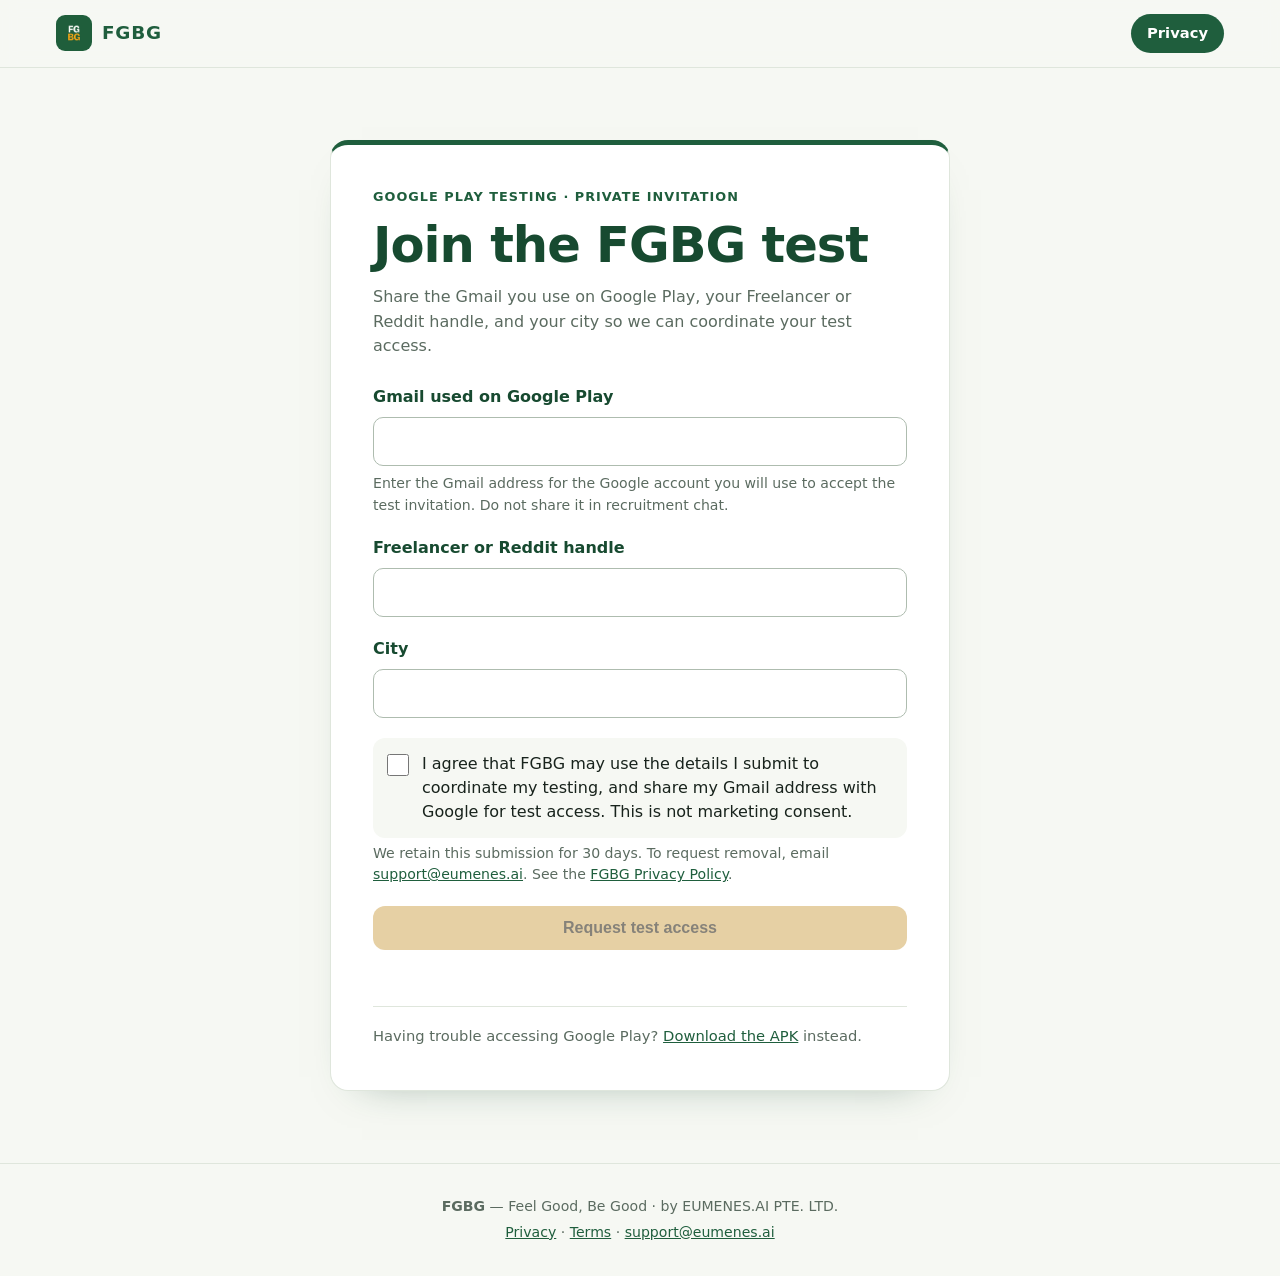
==== join/index.html @ 30d32c0c "Add internal Google Play tester join page" ====
<!doctype html>
<html lang="en">
<head>
<meta charset="utf-8">
<meta name="viewport" content="width=device-width, initial-scale=1">
<title>Join the FGBG test — FGBG</title>
<meta name="description" content="Request FGBG Google Play internal testing access.">
<meta name="theme-color" content="#1f5e3d">
<meta name="referrer" content="no-referrer">
<meta name="robots" content="noindex, nofollow">
<link rel="icon" type="image/png" href="/assets/favicon-64.png">
<link rel="stylesheet" href="/assets/site.css">
<link rel="stylesheet" href="/join/join.css">
<script src="/join/join.js" defer></script>
</head>
<body>
<header class="top">
  <a class="brand" href="/"><img src="/assets/fgbg-icon-192.png" alt="" width="36" height="36"><span>FGBG</span></a>
  <a class="pill" href="/privacy/">Privacy</a>
</header>
<main class="join-main">
  <section class="join-card" aria-labelledby="join-title">
    <p class="kicker">Google Play testing · private invitation</p>
    <h1 id="join-title">Join the FGBG test</h1>
    <p class="join-intro">Share the Gmail you use on Google Play, your Freelancer or Reddit handle, and your city so we can coordinate your test access.</p>
    <form id="join-form" method="post" action="https://api.fborder.eumenes.ai/v1/growth/testers" data-endpoint="https://api.fborder.eumenes.ai/v1/growth/testers" novalidate>
      <div class="field">
        <label for="gmail">Gmail used on Google Play</label>
        <input id="gmail" name="gmail" type="email" inputmode="email" autocomplete="email" autocapitalize="none" spellcheck="false" required maxlength="254" aria-describedby="gmail-help">
        <small id="gmail-help">Enter the Gmail address for the Google account you will use to accept the test invitation. Do not share it in recruitment chat.</small>
      </div>
      <div class="field">
        <label for="handle">Freelancer or Reddit handle</label>
        <input id="handle" name="handle" type="text" autocomplete="off" required>
      </div>
      <div class="field">
        <label for="city">City</label>
        <input id="city" name="city" type="text" autocomplete="address-level2" required>
      </div>
      <div class="honeypot" aria-hidden="true" inert>
        <label for="website">Website</label>
        <input id="website" name="website" type="text" tabindex="-1" autocomplete="off">
      </div>
      <div class="consent-field">
        <input id="consent" name="consent" type="checkbox" required aria-describedby="consent-help">
        <label for="consent">I agree that FGBG may use the details I submit to coordinate my testing, and share my Gmail address with Google for test access. This is not marketing consent.</label>
      </div>
      <small id="consent-help" class="privacy-note">We retain this submission for 30 days. To request removal, email <a href="mailto:support@eumenes.ai">support@eumenes.ai</a>. See the <a href="/privacy/">FGBG Privacy Policy</a>.</small>
      <button id="submit-button" class="btn primary" type="submit" disabled>Request test access</button>
      <p id="join-status" class="status" role="status" aria-live="polite" aria-atomic="true"></p>
    </form>
    <section id="success-instructions" class="success-instructions" aria-labelledby="success-title" hidden>
      <h2 id="success-title">Next steps</h2>
      <p>You will be added within 1 hour; then open <a href="https://play.google.com/apps/internaltest/4701253804555709437">Google Play testing</a> and tap Accept, then Download.</p>
      <p>Open the link using the same Google account as the Gmail address you submitted. This request does not add you to the test automatically.</p>
    </section>
    <p class="join-note">Having trouble accessing Google Play? <a href="/download">Download the APK</a> instead.</p>
    <noscript><p class="noscript-note">JavaScript is required to submit this form. Enable JavaScript and reload; this page will not send the form without it.</p></noscript>
  </section>
</main>
<footer><p><b>FGBG</b> — Feel Good, Be Good · by EUMENES.AI PTE. LTD.</p><p><a href="/privacy/">Privacy</a> · <a href="/terms/">Terms</a> · <a href="mailto:support@eumenes.ai">support@eumenes.ai</a></p></footer>
</body>
</html>
---- assets/site.css ----
:root{--g:#1f5e3d;--g2:#174a30;--a:#f0a818;--c:#f6f8f3;--ink:#18231c;--mut:#5b6b60;--line:#dfe6dc}
*{box-sizing:border-box}
html{scroll-behavior:smooth}
body{margin:0;font-family:system-ui,-apple-system,"Segoe UI",Roboto,"Helvetica Neue",Arial,sans-serif;color:var(--ink);background:var(--c);line-height:1.55}
a{color:var(--g)}
img{display:block}
.top{display:flex;justify-content:space-between;align-items:center;padding:14px clamp(16px,5vw,56px);position:sticky;top:0;background:rgba(246,248,243,.92);backdrop-filter:blur(8px);z-index:5;border-bottom:1px solid var(--line)}
.brand{display:flex;gap:10px;align-items:center;text-decoration:none;color:var(--g);font-weight:800;letter-spacing:.04em;font-size:1.15rem}
.brand img{border-radius:9px}
.pill{background:var(--g);color:#fff;text-decoration:none;padding:8px 16px;border-radius:999px;font-weight:600;font-size:.92rem}
main section{padding:clamp(40px,7vw,88px) clamp(16px,5vw,56px)}
.hero{display:grid;grid-template-columns:1.1fr .9fr;gap:40px;align-items:center;max-width:1180px;margin:0 auto}
.kicker{color:var(--g);font-weight:700;text-transform:uppercase;letter-spacing:.08em;font-size:.8rem;margin:0 0 12px}
h1{font-size:clamp(2.6rem,7vw,4.6rem);line-height:1.02;margin:0 0 18px;color:var(--g2);letter-spacing:-.02em}
h1 em{font-style:normal;color:var(--a)}
.lead{font-size:clamp(1.05rem,2.2vw,1.25rem);color:var(--mut);max-width:34ch;margin:0 0 26px}
.cta{display:flex;gap:12px;flex-wrap:wrap}
.btn{display:inline-block;padding:13px 22px;border-radius:12px;font-weight:700;text-decoration:none;font-size:1rem}
.btn.primary{background:var(--a);color:#2a1d00}
.btn.primary:hover{filter:brightness(.96)}
.btn.ghost{border:2px solid var(--g);color:var(--g)}
.phone{justify-self:center;width:min(310px,80vw);aspect-ratio:9/18.5;background:#111;border-radius:38px;padding:11px;box-shadow:0 30px 60px -20px rgba(23,74,48,.45)}
.screen{background:#fff;border-radius:29px;height:100%;padding:18px 14px;overflow:hidden;display:flex;flex-direction:column;gap:10px}
.scan{display:flex;gap:10px;align-items:center;background:var(--c);border-radius:14px;padding:10px;font-size:.78rem;color:var(--mut)}
.qr{flex:0 0 44px;height:44px;border-radius:8px;background:repeating-linear-gradient(90deg,var(--g) 0 4px,#fff 4px 8px),var(--g);background-blend-mode:multiply;border:3px solid var(--g)}
.label{margin:6px 2px 0;font-weight:800;color:var(--g2);font-size:.9rem}
.card{border:1px solid var(--line);border-radius:14px;padding:10px 12px;display:flex;flex-direction:column;gap:2px;font-size:.82rem}
.card small{color:var(--mut)}
.tag{align-self:flex-start;margin-top:4px;font-size:.7rem;font-weight:700;padding:2px 8px;border-radius:999px;background:#fff3d6;color:#7a5300}
.tag.ok{background:#e3f1e8;color:var(--g)}
h2{font-size:clamp(1.6rem,3.6vw,2.3rem);color:var(--g2);margin:0 0 22px;letter-spacing:-.01em}
.diets{background:var(--g);color:#fff;text-align:center}
.diets h2{color:#fff}
.chips{list-style:none;padding:0;margin:0 auto;display:flex;flex-wrap:wrap;gap:12px;justify-content:center;max-width:900px}
.chips li{background:rgba(255,255,255,.1);border:1px solid rgba(255,255,255,.25);padding:12px 18px;border-radius:999px;font-weight:700;display:flex;gap:8px;align-items:center}
.diets .note{opacity:.88;margin:22px auto 0;max-width:46ch}
.how{max-width:900px;margin:0 auto}
.how ol{list-style:none;counter-reset:s;padding:0;margin:0;display:grid;gap:14px}
.how li{counter-increment:s;background:#fff;border:1px solid var(--line);border-radius:16px;padding:18px 18px 18px 64px;position:relative;display:flex;flex-direction:column;gap:4px}
.how li::before{content:counter(s);position:absolute;left:18px;top:16px;width:32px;height:32px;border-radius:50%;background:var(--a);color:#2a1d00;font-weight:800;display:grid;place-items:center}
.how li span{color:var(--mut)}
.values{display:grid;grid-template-columns:repeat(3,1fr);gap:18px;max-width:1100px;margin:0 auto}
.values div{background:#fff;border-radius:16px;padding:22px;border-top:5px solid var(--g)}
.values h3{margin:0 0 6px;color:var(--g2)}
.values p{margin:0;color:var(--mut)}
.soon{text-align:center;background:linear-gradient(180deg,var(--c),#e9f1e6)}
.soon p{color:var(--mut)}
.small{font-size:.85rem}
footer{padding:28px clamp(16px,5vw,56px);border-top:1px solid var(--line);color:var(--mut);font-size:.88rem;text-align:center}
footer p{margin:4px 0}
@media (max-width:820px){.hero{grid-template-columns:1fr}.values{grid-template-columns:1fr}.phone{width:min(270px,76vw)}}
/* legal pages */
.legal{max-width:820px;margin:0 auto;padding:32px clamp(16px,5vw,40px) 64px;background:#fff}
.legal h1{font-size:2rem}
.legal table{border-collapse:collapse;width:100%;font-size:.9rem;display:block;overflow-x:auto}
.legal th,.legal td{border:1px solid var(--line);padding:6px 8px;vertical-align:top}
.legal blockquote{margin:0 0 16px;padding:10px 16px;background:var(--c);border-left:4px solid var(--g)}
.banner{background:#fff3d6;color:#5a3d00;padding:10px 14px;border-radius:10px;font-size:.9rem}
---- join/join.css ----
.join-main{min-height:calc(100vh - 150px);padding:clamp(28px,7vw,72px) 16px;display:grid;place-items:start center}
.join-card{width:min(100%,620px);background:#fff;border:1px solid var(--line);border-top:5px solid var(--g);border-radius:18px;padding:clamp(22px,5vw,42px);box-shadow:0 18px 42px -32px rgba(23,74,48,.5)}
.join-card h1{font-size:clamp(2rem,8vw,3.1rem);line-height:1.05;margin-bottom:14px}
.join-intro{color:var(--mut);margin:0 0 26px}
#join-form{display:grid;gap:20px}
.field{display:grid;gap:7px}
.field label{font-weight:750;color:var(--g2)}
.field input{width:100%;min-height:48px;padding:11px 13px;border:1px solid #aebcaf;border-radius:10px;background:#fff;color:var(--ink);font:inherit;font-size:1rem}
.field input:focus{outline:3px solid rgba(240,168,24,.4);border-color:var(--g)}
.field small,.privacy-note{color:var(--mut);font-size:.88rem}
.honeypot{position:absolute;width:1px;height:1px;padding:0;margin:-1px;overflow:hidden;clip:rect(0,0,0,0);white-space:nowrap;border:0}
.consent-field{display:grid;grid-template-columns:24px 1fr;gap:11px;align-items:start;padding:14px;background:var(--c);border-radius:12px}
.consent-field input{width:22px;height:22px;margin:2px 0;accent-color:var(--g)}
.consent-field label{line-height:1.5}
.privacy-note{margin-top:-15px}
#submit-button{width:100%;border:0;cursor:pointer}
#submit-button:disabled{cursor:not-allowed;opacity:.55;filter:saturate(.55)}
.status{min-height:1.5em;margin:-10px 0 0;font-weight:650;color:var(--g2)}
.status[data-kind="error"]{color:#8d2c20}
.success-instructions{margin-top:22px;padding:18px;background:var(--c);border-radius:12px;line-height:1.55}
.success-instructions h2{margin:0 0 8px;font-size:1.2rem}
.success-instructions p{margin:8px 0}
.join-note{margin:22px 0 0;padding-top:18px;border-top:1px solid var(--line);font-size:.92rem;color:var(--mut)}
.noscript-note{margin:18px 0 0;padding:12px;background:#fff3d6;border-radius:10px;color:#5a3d00}
@media(max-width:480px){.top{position:static}.join-main{padding-top:22px}.join-card{border-radius:14px}}
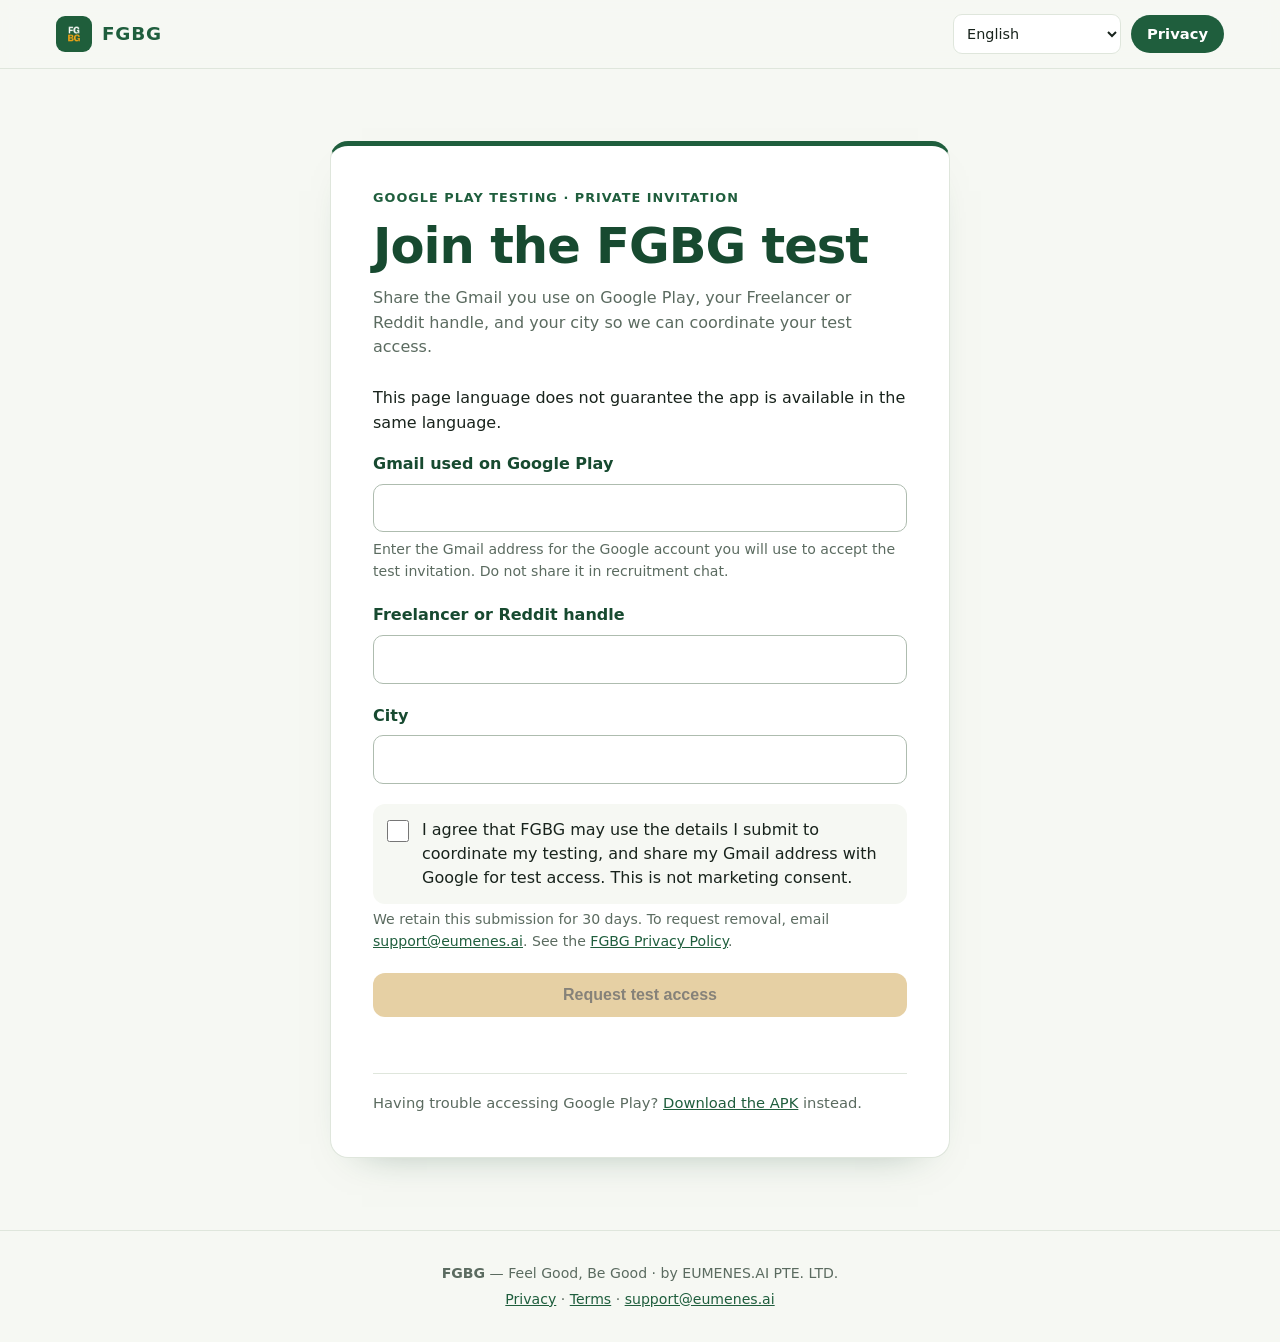
==== commit a7982428: "Localize internal Play tester signup and preserve locale fallback" ====
--- a/join/index.html
+++ b/join/index.html
@@ -11,30 +11,32 @@
 <link rel="icon" type="image/png" href="/assets/favicon-64.png">
 <link rel="stylesheet" href="/assets/site.css">
 <link rel="stylesheet" href="/join/join.css">
+<script src="/assets/funnel-i18n.js" defer></script>
 <script src="/join/join.js" defer></script>
 </head>
 <body>
 <header class="top">
   <a class="brand" href="/"><img src="/assets/fgbg-icon-192.png" alt="" width="36" height="36"><span>FGBG</span></a>
-  <a class="pill" href="/privacy/">Privacy</a>
+  <div class="top-actions"><label class="visually-hidden" for="join-language" data-i18n="language">Language</label><select class="language-selector" id="join-language"><option value="en">English</option><option value="id">Bahasa Indonesia</option><option value="ms">Bahasa Melayu</option><option value="fil">English (PH)</option><option value="ur">اردو</option><option value="th">ไทย</option><option value="vi">Tiếng Việt</option></select><a class="pill" href="/privacy/" data-i18n="privacy">Privacy</a></div>
 </header>
 <main class="join-main">
   <section class="join-card" aria-labelledby="join-title">
-    <p class="kicker">Google Play testing · private invitation</p>
-    <h1 id="join-title">Join the FGBG test</h1>
-    <p class="join-intro">Share the Gmail you use on Google Play, your Freelancer or Reddit handle, and your city so we can coordinate your test access.</p>
+    <p class="kicker" data-i18n="joinKicker">Google Play testing · private invitation</p>
+    <h1 id="join-title" data-i18n="joinTitle">Join the FGBG test</h1>
+    <p class="join-intro" data-i18n="intro">Share the Gmail you use on Google Play, your Freelancer or Reddit handle, and your city so we can coordinate your test access.</p>
+    <p data-i18n="pageLanguage">This page language does not guarantee the app is available in the same language.</p>
     <form id="join-form" method="post" action="https://api.fborder.eumenes.ai/v1/growth/testers" data-endpoint="https://api.fborder.eumenes.ai/v1/growth/testers" novalidate>
       <div class="field">
-        <label for="gmail">Gmail used on Google Play</label>
-        <input id="gmail" name="gmail" type="email" inputmode="email" autocomplete="email" autocapitalize="none" spellcheck="false" required maxlength="254" aria-describedby="gmail-help">
-        <small id="gmail-help">Enter the Gmail address for the Google account you will use to accept the test invitation. Do not share it in recruitment chat.</small>
+        <label for="gmail" data-i18n="gmail">Gmail used on Google Play</label>
+        <input id="gmail" dir="ltr" name="gmail" type="email" inputmode="email" autocomplete="email" autocapitalize="none" spellcheck="false" required maxlength="254" aria-describedby="gmail-help">
+        <small id="gmail-help" data-i18n="gmailHelp">Enter the Gmail address for the Google account you will use to accept the test invitation. Do not share it in recruitment chat.</small>
       </div>
       <div class="field">
-        <label for="handle">Freelancer or Reddit handle</label>
+        <label for="handle" data-i18n="handle">Freelancer or Reddit handle</label>
         <input id="handle" name="handle" type="text" autocomplete="off" required>
       </div>
       <div class="field">
-        <label for="city">City</label>
+        <label for="city" data-i18n="city">City</label>
         <input id="city" name="city" type="text" autocomplete="address-level2" required>
       </div>
       <div class="honeypot" aria-hidden="true" inert>
@@ -43,21 +45,21 @@
       </div>
       <div class="consent-field">
         <input id="consent" name="consent" type="checkbox" required aria-describedby="consent-help">
-        <label for="consent">I agree that FGBG may use the details I submit to coordinate my testing, and share my Gmail address with Google for test access. This is not marketing consent.</label>
+        <label for="consent" data-i18n="consent">I agree that FGBG may use the details I submit to coordinate my testing, and share my Gmail address with Google for test access. This is not marketing consent.</label>
       </div>
-      <small id="consent-help" class="privacy-note">We retain this submission for 30 days. To request removal, email <a href="mailto:support@eumenes.ai">support@eumenes.ai</a>. See the <a href="/privacy/">FGBG Privacy Policy</a>.</small>
-      <button id="submit-button" class="btn primary" type="submit" disabled>Request test access</button>
+      <small id="consent-help" class="privacy-note"><span data-i18n="retention">We retain this submission for 30 days. To request removal, email</span> <a href="mailto:support@eumenes.ai">support@eumenes.ai</a>. <span data-i18n="see">See the</span> <a href="/privacy/" data-i18n="privacyPolicy">FGBG Privacy Policy</a>.</small>
+      <button id="submit-button" class="btn primary" type="submit" disabled data-i18n="request">Request test access</button>
       <p id="join-status" class="status" role="status" aria-live="polite" aria-atomic="true"></p>
     </form>
     <section id="success-instructions" class="success-instructions" aria-labelledby="success-title" hidden>
-      <h2 id="success-title">Next steps</h2>
-      <p>You will be added within 1 hour; then open <a href="https://play.google.com/apps/internaltest/4701253804555709437">Google Play testing</a> and tap Accept, then Download.</p>
-      <p>Open the link using the same Google account as the Gmail address you submitted. This request does not add you to the test automatically.</p>
+      <h2 id="success-title" data-i18n="next">Next steps</h2>
+      <p><span data-i18n="success1">You will be added within 1 hour; then open</span> <a href="https://play.google.com/apps/internaltest/4701253804555709437" data-i18n="testing">Google Play testing</a> <span data-i18n="success2">and tap Accept, then Download.</span></p>
+      <p data-i18n="success3">Open the link using the same Google account as the Gmail address you submitted. This request does not add you to the test automatically.</p>
     </section>
-    <p class="join-note">Having trouble accessing Google Play? <a href="/download">Download the APK</a> instead.</p>
-    <noscript><p class="noscript-note">JavaScript is required to submit this form. Enable JavaScript and reload; this page will not send the form without it.</p></noscript>
+    <p class="join-note"><span data-i18n="trouble">Having trouble accessing Google Play?</span> <a href="/download" data-preserve-lang data-i18n="apk">Download the APK</a> <span data-i18n="instead">instead.</span></p>
+    <noscript><p class="noscript-note" data-i18n="noscript">JavaScript is required to submit this form. Enable JavaScript and reload; this page will not send the form without it.</p></noscript>
   </section>
 </main>
-<footer><p><b>FGBG</b> — Feel Good, Be Good · by EUMENES.AI PTE. LTD.</p><p><a href="/privacy/">Privacy</a> · <a href="/terms/">Terms</a> · <a href="mailto:support@eumenes.ai">support@eumenes.ai</a></p></footer>
+<footer><p><b>FGBG</b> — Feel Good, Be Good · by EUMENES.AI PTE. LTD.</p><p><a href="/privacy/" data-i18n="privacy">Privacy</a> · <a href="/terms/" data-i18n="terms">Terms</a> · <a href="mailto:support@eumenes.ai">support@eumenes.ai</a></p></footer>
 </body>
 </html>
--- a/join/join.css
+++ b/join/join.css
@@ -23,3 +23,8 @@
 .join-note{margin:22px 0 0;padding-top:18px;border-top:1px solid var(--line);font-size:.92rem;color:var(--mut)}
 .noscript-note{margin:18px 0 0;padding:12px;background:#fff3d6;border-radius:10px;color:#5a3d00}
 @media(max-width:480px){.top{position:static}.join-main{padding-top:22px}.join-card{border-radius:14px}}
+.visually-hidden{position:absolute;width:1px;height:1px;padding:0;margin:-1px;overflow:hidden;clip:rect(0,0,0,0);white-space:nowrap;border:0}
+.top-actions{display:flex;align-items:center;gap:10px}.language-selector{max-width:45vw;min-height:40px;padding:6px 9px;border:1px solid var(--line);border-radius:9px;background:#fff;color:var(--ink);font:inherit;font-size:.9rem}
+html[dir="rtl"] .join-card{text-align:right}
+.top{flex-wrap:wrap;gap:12px}.top-actions{flex-wrap:wrap;max-width:100%}.top .brand{flex-shrink:0}
+.join-card,.field{min-width:0}.join-card{overflow-wrap:anywhere}
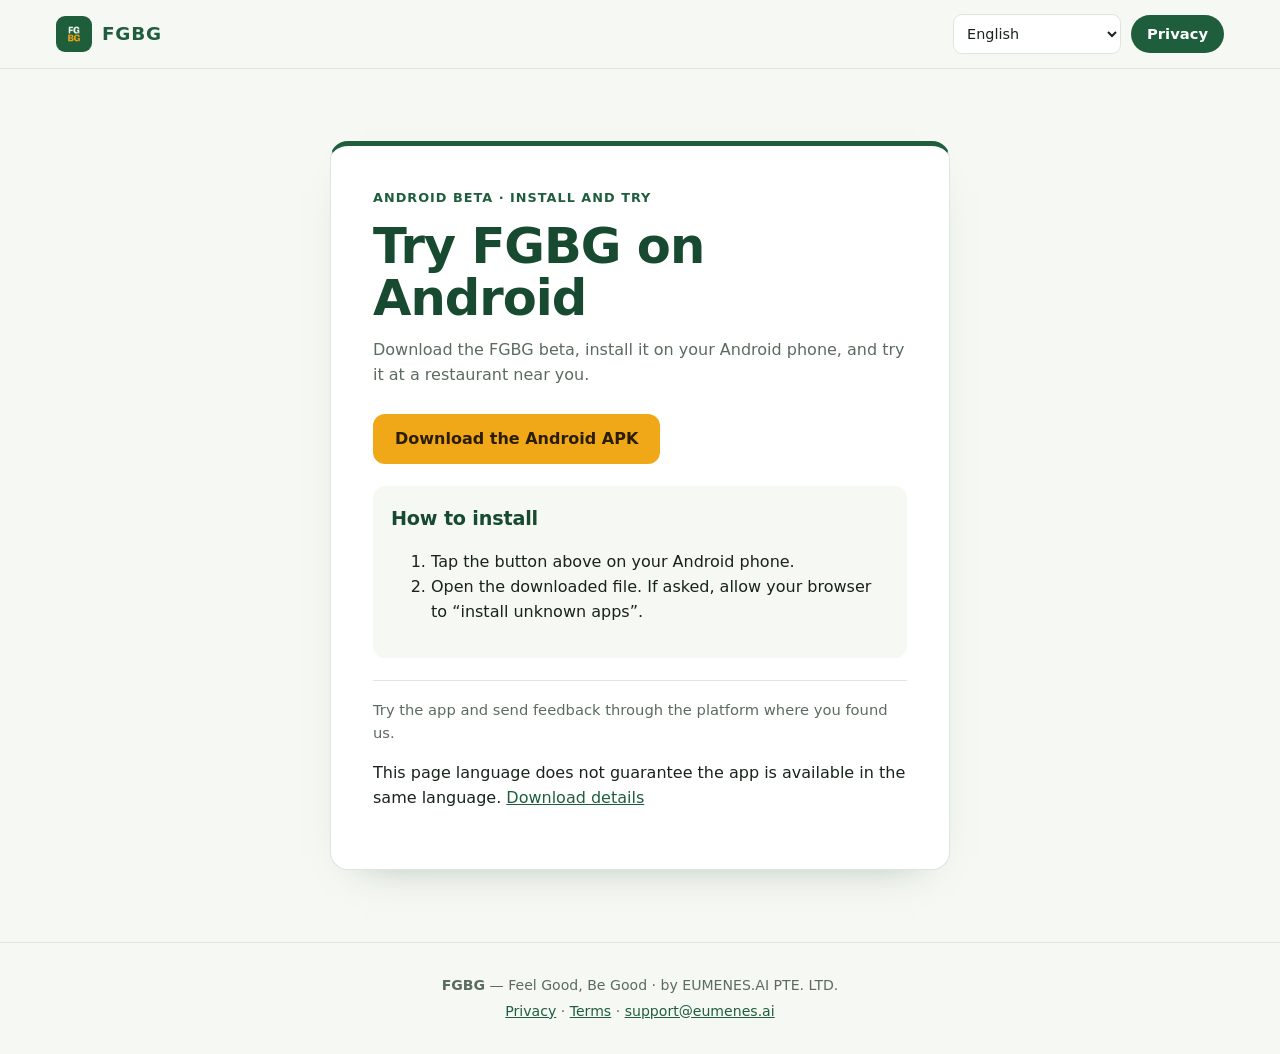
==== commit 9f793c8c: "Publish approved RC07b beta APK and Growth tester pages" ====
--- a/join/index.html
+++ b/join/index.html
@@ -3,8 +3,8 @@
 <head>
 <meta charset="utf-8">
 <meta name="viewport" content="width=device-width, initial-scale=1">
-<title>Join the FGBG test — FGBG</title>
-<meta name="description" content="Request FGBG Google Play internal testing access.">
+<title>Get FGBG for Android — FGBG</title>
+<meta name="description" content="Download the FGBG Android beta, install it, and try it at a restaurant near you.">
 <meta name="theme-color" content="#1f5e3d">
 <meta name="referrer" content="no-referrer">
 <meta name="robots" content="noindex, nofollow">
@@ -12,52 +12,27 @@
 <link rel="stylesheet" href="/assets/site.css">
 <link rel="stylesheet" href="/join/join.css">
 <script src="/assets/funnel-i18n.js" defer></script>
-<script src="/join/join.js" defer></script>
 </head>
 <body>
 <header class="top">
-  <a class="brand" href="/"><img src="/assets/fgbg-icon-192.png" alt="" width="36" height="36"><span>FGBG</span></a>
+  <a class="brand" href="/" aria-label="FGBG home"><img src="/assets/fgbg-icon-192.png" alt="" width="36" height="36"><span>FGBG</span></a>
   <div class="top-actions"><label class="visually-hidden" for="join-language" data-i18n="language">Language</label><select class="language-selector" id="join-language"><option value="en">English</option><option value="id">Bahasa Indonesia</option><option value="ms">Bahasa Melayu</option><option value="fil">English (PH)</option><option value="ur">اردو</option><option value="th">ไทย</option><option value="vi">Tiếng Việt</option></select><a class="pill" href="/privacy/" data-i18n="privacy">Privacy</a></div>
 </header>
 <main class="join-main">
   <section class="join-card" aria-labelledby="join-title">
-    <p class="kicker" data-i18n="joinKicker">Google Play testing · private invitation</p>
-    <h1 id="join-title" data-i18n="joinTitle">Join the FGBG test</h1>
-    <p class="join-intro" data-i18n="intro">Share the Gmail you use on Google Play, your Freelancer or Reddit handle, and your city so we can coordinate your test access.</p>
-    <p data-i18n="pageLanguage">This page language does not guarantee the app is available in the same language.</p>
-    <form id="join-form" method="post" action="https://api.fborder.eumenes.ai/v1/growth/testers" data-endpoint="https://api.fborder.eumenes.ai/v1/growth/testers" novalidate>
-      <div class="field">
-        <label for="gmail" data-i18n="gmail">Gmail used on Google Play</label>
-        <input id="gmail" dir="ltr" name="gmail" type="email" inputmode="email" autocomplete="email" autocapitalize="none" spellcheck="false" required maxlength="254" aria-describedby="gmail-help">
-        <small id="gmail-help" data-i18n="gmailHelp">Enter the Gmail address for the Google account you will use to accept the test invitation. Do not share it in recruitment chat.</small>
-      </div>
-      <div class="field">
-        <label for="handle" data-i18n="handle">Freelancer or Reddit handle</label>
-        <input id="handle" name="handle" type="text" autocomplete="off" required>
-      </div>
-      <div class="field">
-        <label for="city" data-i18n="city">City</label>
-        <input id="city" name="city" type="text" autocomplete="address-level2" required>
-      </div>
-      <div class="honeypot" aria-hidden="true" inert>
-        <label for="website">Website</label>
-        <input id="website" name="website" type="text" tabindex="-1" autocomplete="off">
-      </div>
-      <div class="consent-field">
-        <input id="consent" name="consent" type="checkbox" required aria-describedby="consent-help">
-        <label for="consent" data-i18n="consent">I agree that FGBG may use the details I submit to coordinate my testing, and share my Gmail address with Google for test access. This is not marketing consent.</label>
-      </div>
-      <small id="consent-help" class="privacy-note"><span data-i18n="retention">We retain this submission for 30 days. To request removal, email</span> <a href="mailto:support@eumenes.ai">support@eumenes.ai</a>. <span data-i18n="see">See the</span> <a href="/privacy/" data-i18n="privacyPolicy">FGBG Privacy Policy</a>.</small>
-      <button id="submit-button" class="btn primary" type="submit" disabled data-i18n="request">Request test access</button>
-      <p id="join-status" class="status" role="status" aria-live="polite" aria-atomic="true"></p>
-    </form>
-    <section id="success-instructions" class="success-instructions" aria-labelledby="success-title" hidden>
-      <h2 id="success-title" data-i18n="next">Next steps</h2>
-      <p><span data-i18n="success1">You will be added within 1 hour; then open</span> <a href="https://play.google.com/apps/internaltest/4701253804555709437" data-i18n="testing">Google Play testing</a> <span data-i18n="success2">and tap Accept, then Download.</span></p>
-      <p data-i18n="success3">Open the link using the same Google account as the Gmail address you submitted. This request does not add you to the test automatically.</p>
+    <p class="kicker" data-i18n="joinKicker">Android beta · install and try</p>
+    <h1 id="join-title" data-i18n="joinTitle">Try FGBG on Android</h1>
+    <p class="join-intro" data-i18n="joinIntro">Download the FGBG beta, install it on your Android phone, and try it at a restaurant near you.</p>
+    <p><a class="btn primary" href="/download/?lang=en" data-preserve-lang data-i18n="joinDownload">Download the Android APK</a></p>
+    <section class="success-instructions" aria-labelledby="install-title">
+      <h2 id="install-title" data-i18n="install">How to install</h2>
+      <ol>
+        <li data-i18n="step1">Tap the download button on your Android phone.</li>
+        <li data-i18n="step2">Open the downloaded file. If asked, allow your browser to install unknown apps.</li>
+      </ol>
     </section>
-    <p class="join-note"><span data-i18n="trouble">Having trouble accessing Google Play?</span> <a href="/download" data-preserve-lang data-i18n="apk">Download the APK</a> <span data-i18n="instead">instead.</span></p>
-    <noscript><p class="noscript-note" data-i18n="noscript">JavaScript is required to submit this form. Enable JavaScript and reload; this page will not send the form without it.</p></noscript>
+    <p class="join-note" data-i18n="joinFeedback">Try the app and send feedback through the platform where you found us.</p>
+    <p><span data-i18n="pageLanguage">This page language does not guarantee the app is available in the same language.</span> <a href="/download/?lang=en" data-preserve-lang data-i18n="downloadDetails">Download details</a></p>
   </section>
 </main>
 <footer><p><b>FGBG</b> — Feel Good, Be Good · by EUMENES.AI PTE. LTD.</p><p><a href="/privacy/" data-i18n="privacy">Privacy</a> · <a href="/terms/" data-i18n="terms">Terms</a> · <a href="mailto:support@eumenes.ai">support@eumenes.ai</a></p></footer>
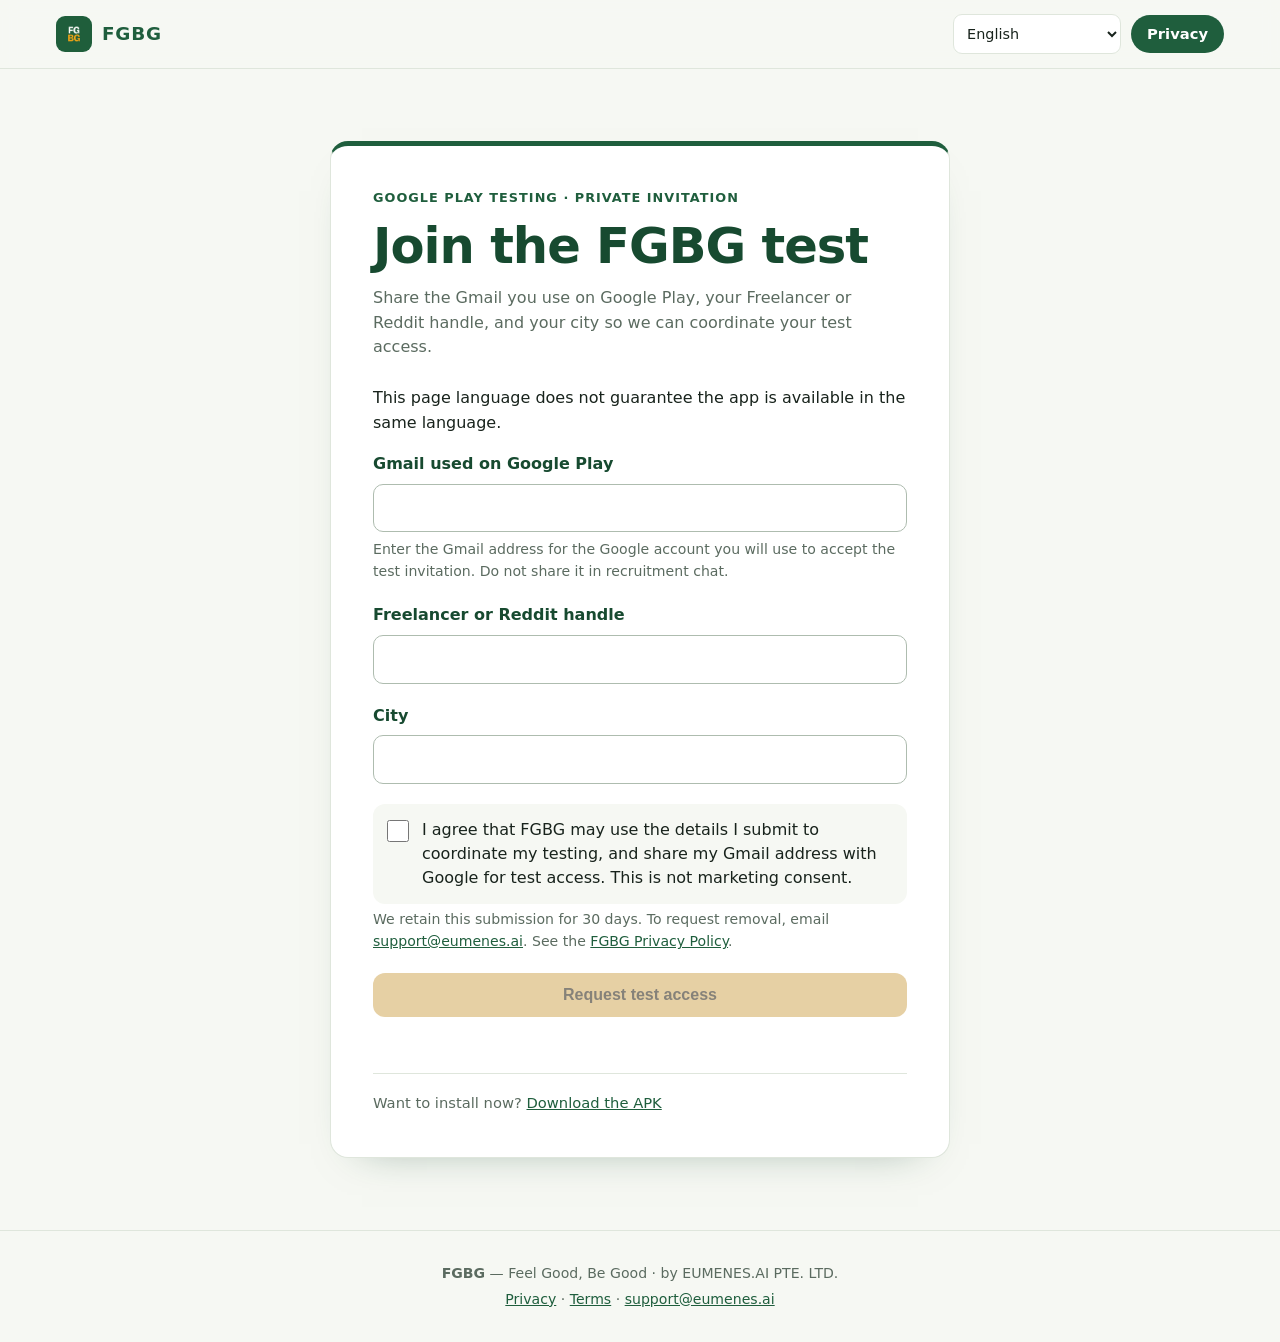
==== commit 2bb3cfed: "Restore localized tester signup form" ====
--- a/join/index.html
+++ b/join/index.html
@@ -3,36 +3,60 @@
 <head>
 <meta charset="utf-8">
 <meta name="viewport" content="width=device-width, initial-scale=1">
-<title>Get FGBG for Android — FGBG</title>
-<meta name="description" content="Download the FGBG Android beta, install it, and try it at a restaurant near you.">
+<title>Join the FGBG test — FGBG</title>
+<meta name="description" content="Request FGBG Google Play internal testing access.">
 <meta name="theme-color" content="#1f5e3d">
 <meta name="referrer" content="no-referrer">
 <meta name="robots" content="noindex, nofollow">
 <link rel="icon" type="image/png" href="/assets/favicon-64.png">
 <link rel="stylesheet" href="/assets/site.css">
 <link rel="stylesheet" href="/join/join.css">
-<script src="/assets/funnel-i18n.js" defer></script>
+<script src="/join/i18n.js" defer></script>
+<script src="/join/join.js" defer></script>
 </head>
 <body>
 <header class="top">
-  <a class="brand" href="/" aria-label="FGBG home"><img src="/assets/fgbg-icon-192.png" alt="" width="36" height="36"><span>FGBG</span></a>
-  <div class="top-actions"><label class="visually-hidden" for="join-language" data-i18n="language">Language</label><select class="language-selector" id="join-language"><option value="en">English</option><option value="id">Bahasa Indonesia</option><option value="ms">Bahasa Melayu</option><option value="fil">English (PH)</option><option value="ur">اردو</option><option value="th">ไทย</option><option value="vi">Tiếng Việt</option></select><a class="pill" href="/privacy/" data-i18n="privacy">Privacy</a></div>
+  <a class="brand" href="/"><img src="/assets/fgbg-icon-192.png" alt="" width="36" height="36"><span>FGBG</span></a>
+  <div class="top-actions"><label class="visually-hidden" for="join-language" data-i18n="language">Language</label><select class="language-selector" id="join-language"><option value="en">English</option><option value="hi">हिन्दी</option><option value="id">Bahasa Indonesia</option><option value="ms">Bahasa Melayu</option><option value="fil">English (PH)</option><option value="ur">اردو</option><option value="th">ไทย</option><option value="vi">Tiếng Việt</option></select><a class="pill" href="/privacy/" data-i18n="privacy">Privacy</a></div>
 </header>
 <main class="join-main">
   <section class="join-card" aria-labelledby="join-title">
-    <p class="kicker" data-i18n="joinKicker">Android beta · install and try</p>
-    <h1 id="join-title" data-i18n="joinTitle">Try FGBG on Android</h1>
-    <p class="join-intro" data-i18n="joinIntro">Download the FGBG beta, install it on your Android phone, and try it at a restaurant near you.</p>
-    <p><a class="btn primary" href="/download/?lang=en" data-preserve-lang data-i18n="joinDownload">Download the Android APK</a></p>
-    <section class="success-instructions" aria-labelledby="install-title">
-      <h2 id="install-title" data-i18n="install">How to install</h2>
-      <ol>
-        <li data-i18n="step1">Tap the download button on your Android phone.</li>
-        <li data-i18n="step2">Open the downloaded file. If asked, allow your browser to install unknown apps.</li>
-      </ol>
+    <p class="kicker" data-i18n="joinKicker">Google Play testing · private invitation</p>
+    <h1 id="join-title" data-i18n="joinTitle">Join the FGBG test</h1>
+    <p class="join-intro" data-i18n="intro">Share the Gmail you use on Google Play, your Freelancer or Reddit handle, and your city so we can coordinate your test access.</p>
+    <p data-i18n="pageLanguage">This page language does not guarantee the app is available in the same language.</p>
+    <form id="join-form" method="post" action="https://api.fborder.eumenes.ai/v1/growth/testers" data-endpoint="https://api.fborder.eumenes.ai/v1/growth/testers" novalidate>
+      <div class="field">
+        <label for="gmail" data-i18n="gmail">Gmail used on Google Play</label>
+        <input id="gmail" dir="ltr" name="gmail" type="email" inputmode="email" autocomplete="email" autocapitalize="none" spellcheck="false" required maxlength="254" aria-describedby="gmail-help">
+        <small id="gmail-help" data-i18n="gmailHelp">Enter the Gmail address for the Google account you will use to accept the test invitation. Do not share it in recruitment chat.</small>
+      </div>
+      <div class="field">
+        <label for="handle" data-i18n="handle">Freelancer or Reddit handle</label>
+        <input id="handle" name="handle" type="text" autocomplete="off" required>
+      </div>
+      <div class="field">
+        <label for="city" data-i18n="city">City</label>
+        <input id="city" name="city" type="text" autocomplete="address-level2" required>
+      </div>
+      <div class="honeypot" aria-hidden="true" inert>
+        <label for="website">Website</label>
+        <input id="website" name="website" type="text" tabindex="-1" autocomplete="off">
+      </div>
+      <div class="consent-field">
+        <input id="consent" name="consent" type="checkbox" required aria-describedby="consent-help">
+        <label for="consent" data-i18n="consent">I agree that FGBG may use the details I submit to coordinate my testing, and share my Gmail address with Google for test access. This is not marketing consent.</label>
+      </div>
+      <small id="consent-help" class="privacy-note"><span data-i18n="retention">We retain this submission for 30 days. To request removal, email</span> <a href="mailto:support@eumenes.ai">support@eumenes.ai</a>. <span data-i18n="see">See the</span> <a href="/privacy/" data-i18n="privacyPolicy">FGBG Privacy Policy</a>.</small>
+      <button id="submit-button" class="btn primary" type="submit" disabled data-i18n="request">Request test access</button>
+      <p id="join-status" class="status" role="status" aria-live="polite" aria-atomic="true"></p>
+    </form>
+    <section id="success-instructions" class="success-instructions" aria-labelledby="success-title" hidden>
+      <h2 id="success-title" data-i18n="next">Next steps</h2>
+      <p data-i18n="afterJoin">We received your request. We will share next steps through the platform where you found us.</p>
     </section>
-    <p class="join-note" data-i18n="joinFeedback">Try the app and send feedback through the platform where you found us.</p>
-    <p><span data-i18n="pageLanguage">This page language does not guarantee the app is available in the same language.</span> <a href="/download/?lang=en" data-preserve-lang data-i18n="downloadDetails">Download details</a></p>
+    <p class="join-note"><span data-i18n="installNow">Want to install now?</span> <a href="/download" data-preserve-lang data-i18n="apk">Download the APK</a> </p>
+    <noscript><p class="noscript-note" data-i18n="noscript">JavaScript is required to submit this form. Enable JavaScript and reload; this page will not send the form without it.</p></noscript>
   </section>
 </main>
 <footer><p><b>FGBG</b> — Feel Good, Be Good · by EUMENES.AI PTE. LTD.</p><p><a href="/privacy/" data-i18n="privacy">Privacy</a> · <a href="/terms/" data-i18n="terms">Terms</a> · <a href="mailto:support@eumenes.ai">support@eumenes.ai</a></p></footer>
